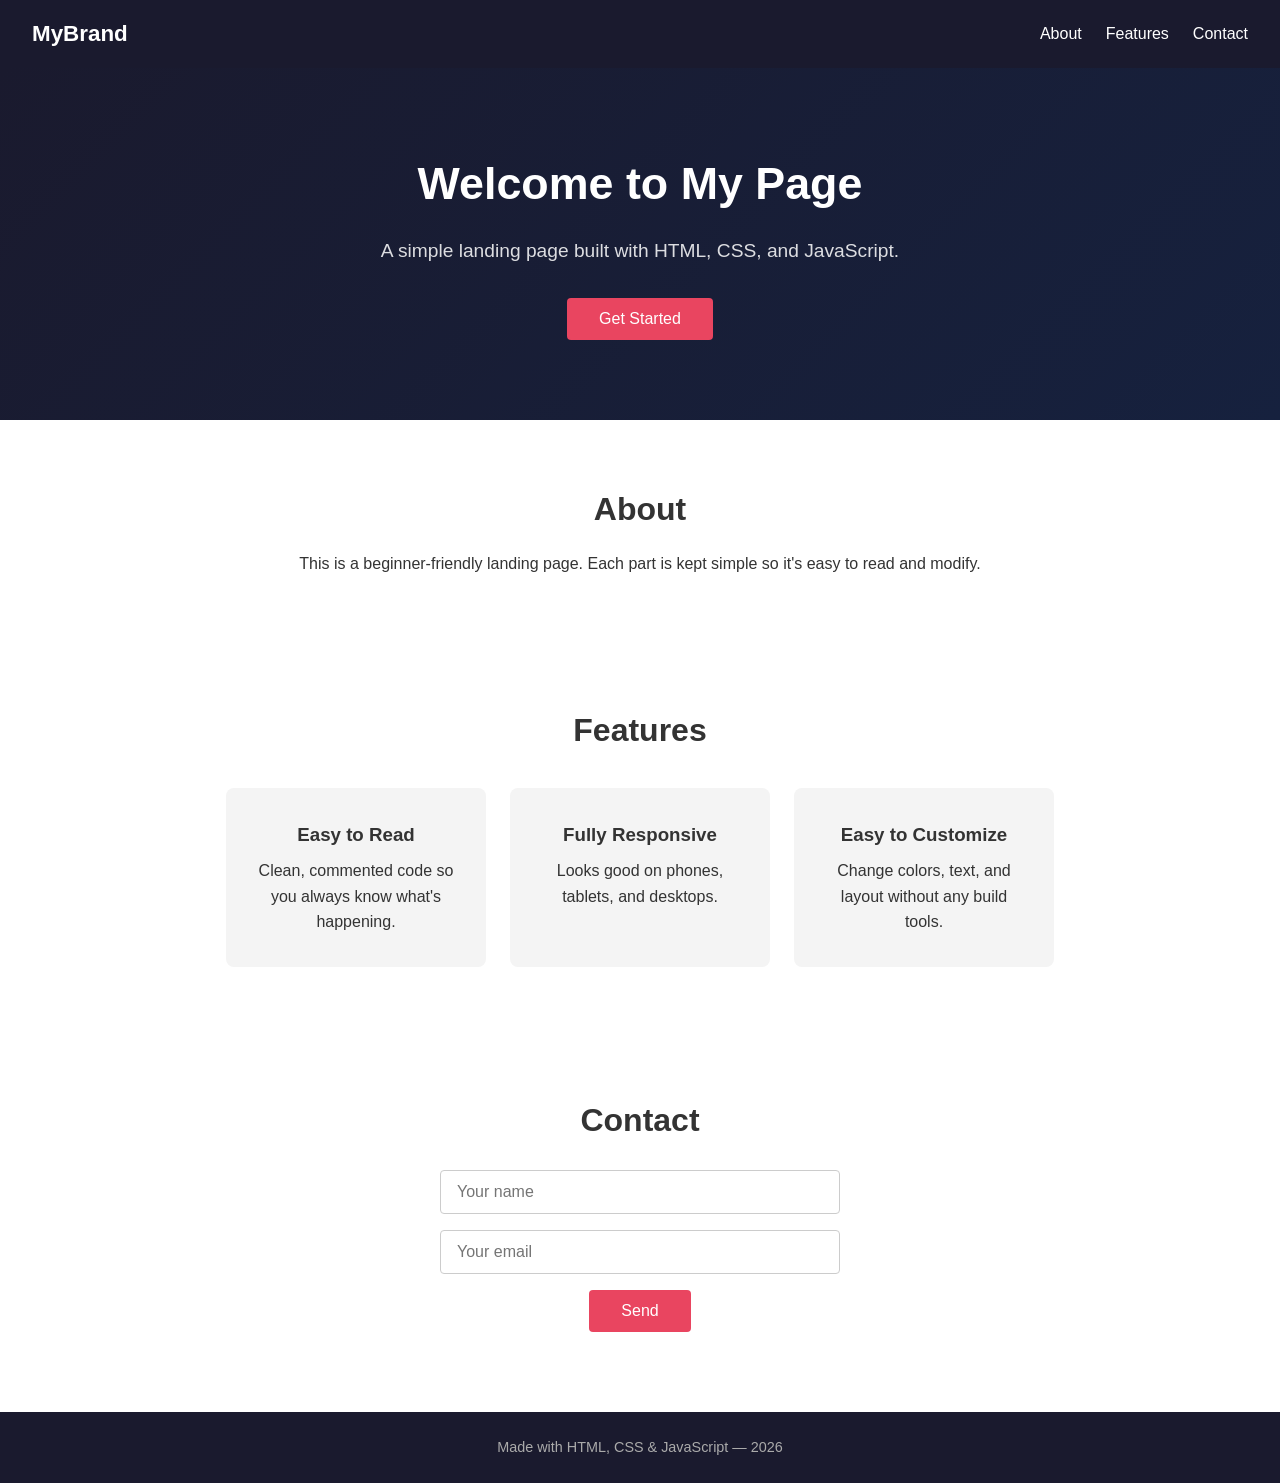
==== index.html @ b5b2999b "add addtional files" ====
<!DOCTYPE html>
<html lang="en">
  <head>
    <meta charset="UTF-8" />
    <meta name="viewport" content="width=device-width, initial-scale=1.0" />
    <title>My Landing Page</title>
    <link rel="stylesheet" href="style.css" />
  </head>
  <body>

    <!-- Navigation bar at the top -->
    <nav>
      <div class="logo">MyBrand</div>
      <ul>
        <li><a href="#about">About</a></li>
        <li><a href="#features">Features</a></li>
        <li><a href="#contact">Contact</a></li>
      </ul>
    </nav>

    <!-- Hero section — the big intro area -->
    <section class="hero">
      <h1>Welcome to My Page</h1>
      <p>A simple landing page built with HTML, CSS, and JavaScript.</p>
      <button id="cta-button">Get Started</button>
    </section>

    <!-- About section -->
    <section id="about" class="section">
      <h2>About</h2>
      <p>
        This is a beginner-friendly landing page. Each part is kept simple so
        it's easy to read and modify.
      </p>
    </section>

    <!-- Features section with three cards -->
    <section id="features" class="section features">
      <h2>Features</h2>
      <div class="cards">
        <div class="card">
          <h3>Easy to Read</h3>
          <p>Clean, commented code so you always know what's happening.</p>
        </div>
        <div class="card">
          <h3>Fully Responsive</h3>
          <p>Looks good on phones, tablets, and desktops.</p>
        </div>
        <div class="card">
          <h3>Easy to Customize</h3>
          <p>Change colors, text, and layout without any build tools.</p>
        </div>
      </div>
    </section>

    <!-- Contact section -->
    <section id="contact" class="section">
      <h2>Contact</h2>
      <form id="contact-form">
        <input type="text" id="name" placeholder="Your name" required />
        <input type="email" id="email" placeholder="Your email" required />
        <button type="submit">Send</button>
      </form>
      <p id="form-message"></p>
    </section>

    <!-- Footer -->
    <footer>
      <p>Made with HTML, CSS &amp; JavaScript &mdash; 2026</p>
    </footer>

    <script src="script.js"></script>
  </body>
</html>
---- style.css ----
/* ── Reset & base ────────────────────────────────────────────── */
* {
  margin: 0;
  padding: 0;
  box-sizing: border-box; /* padding doesn't add to element width */
}

body {
  font-family: Arial, sans-serif;
  color: #333;
  line-height: 1.6;
}

/* ── Navigation ──────────────────────────────────────────────── */
nav {
  display: flex;
  justify-content: space-between; /* logo left, links right */
  align-items: center;
  padding: 1rem 2rem;
  background-color: #1a1a2e;
  color: white;
  position: sticky;   /* stays at top when scrolling */
  top: 0;
}

.logo {
  font-size: 1.4rem;
  font-weight: bold;
}

nav ul {
  list-style: none;   /* remove bullet points */
  display: flex;
  gap: 1.5rem;
}

nav a {
  color: white;
  text-decoration: none;
}

nav a:hover {
  text-decoration: underline;
}

/* ── Hero section ────────────────────────────────────────────── */
.hero {
  text-align: center;
  padding: 5rem 2rem;
  background: linear-gradient(135deg, #1a1a2e, #16213e);
  color: white;
}

.hero h1 {
  font-size: 2.8rem;
  margin-bottom: 1rem;
}

.hero p {
  font-size: 1.2rem;
  margin-bottom: 2rem;
  opacity: 0.85;
}

/* ── Shared button style ─────────────────────────────────────── */
button {
  padding: 0.75rem 2rem;
  font-size: 1rem;
  border: none;
  border-radius: 4px;
  cursor: pointer;
  background-color: #e94560;
  color: white;
  transition: background-color 0.2s; /* smooth color change on hover */
}

button:hover {
  background-color: #c73652;
}

/* ── Generic section ─────────────────────────────────────────── */
.section {
  padding: 4rem 2rem;
  max-width: 900px;
  margin: 0 auto;    /* center horizontally */
  text-align: center;
}

.section h2 {
  font-size: 2rem;
  margin-bottom: 1rem;
}

/* ── Feature cards ───────────────────────────────────────────── */
.cards {
  display: flex;
  gap: 1.5rem;
  flex-wrap: wrap;      /* wrap on smaller screens */
  justify-content: center;
  margin-top: 2rem;
}

.card {
  background: #f4f4f4;
  border-radius: 8px;
  padding: 2rem;
  flex: 1 1 200px;      /* each card is at least 200px wide */
  max-width: 260px;
}

.card h3 {
  margin-bottom: 0.5rem;
}

/* ── Contact form ────────────────────────────────────────────── */
#contact-form {
  display: flex;
  flex-direction: column;
  align-items: center;
  gap: 1rem;
  margin-top: 1.5rem;
}

#contact-form input {
  width: 100%;
  max-width: 400px;
  padding: 0.75rem 1rem;
  font-size: 1rem;
  border: 1px solid #ccc;
  border-radius: 4px;
}

#form-message {
  margin-top: 1rem;
  font-weight: bold;
  color: #1a7a4a;
}

/* ── Footer ──────────────────────────────────────────────────── */
footer {
  text-align: center;
  padding: 1.5rem;
  background-color: #1a1a2e;
  color: #aaa;
  font-size: 0.9rem;
}
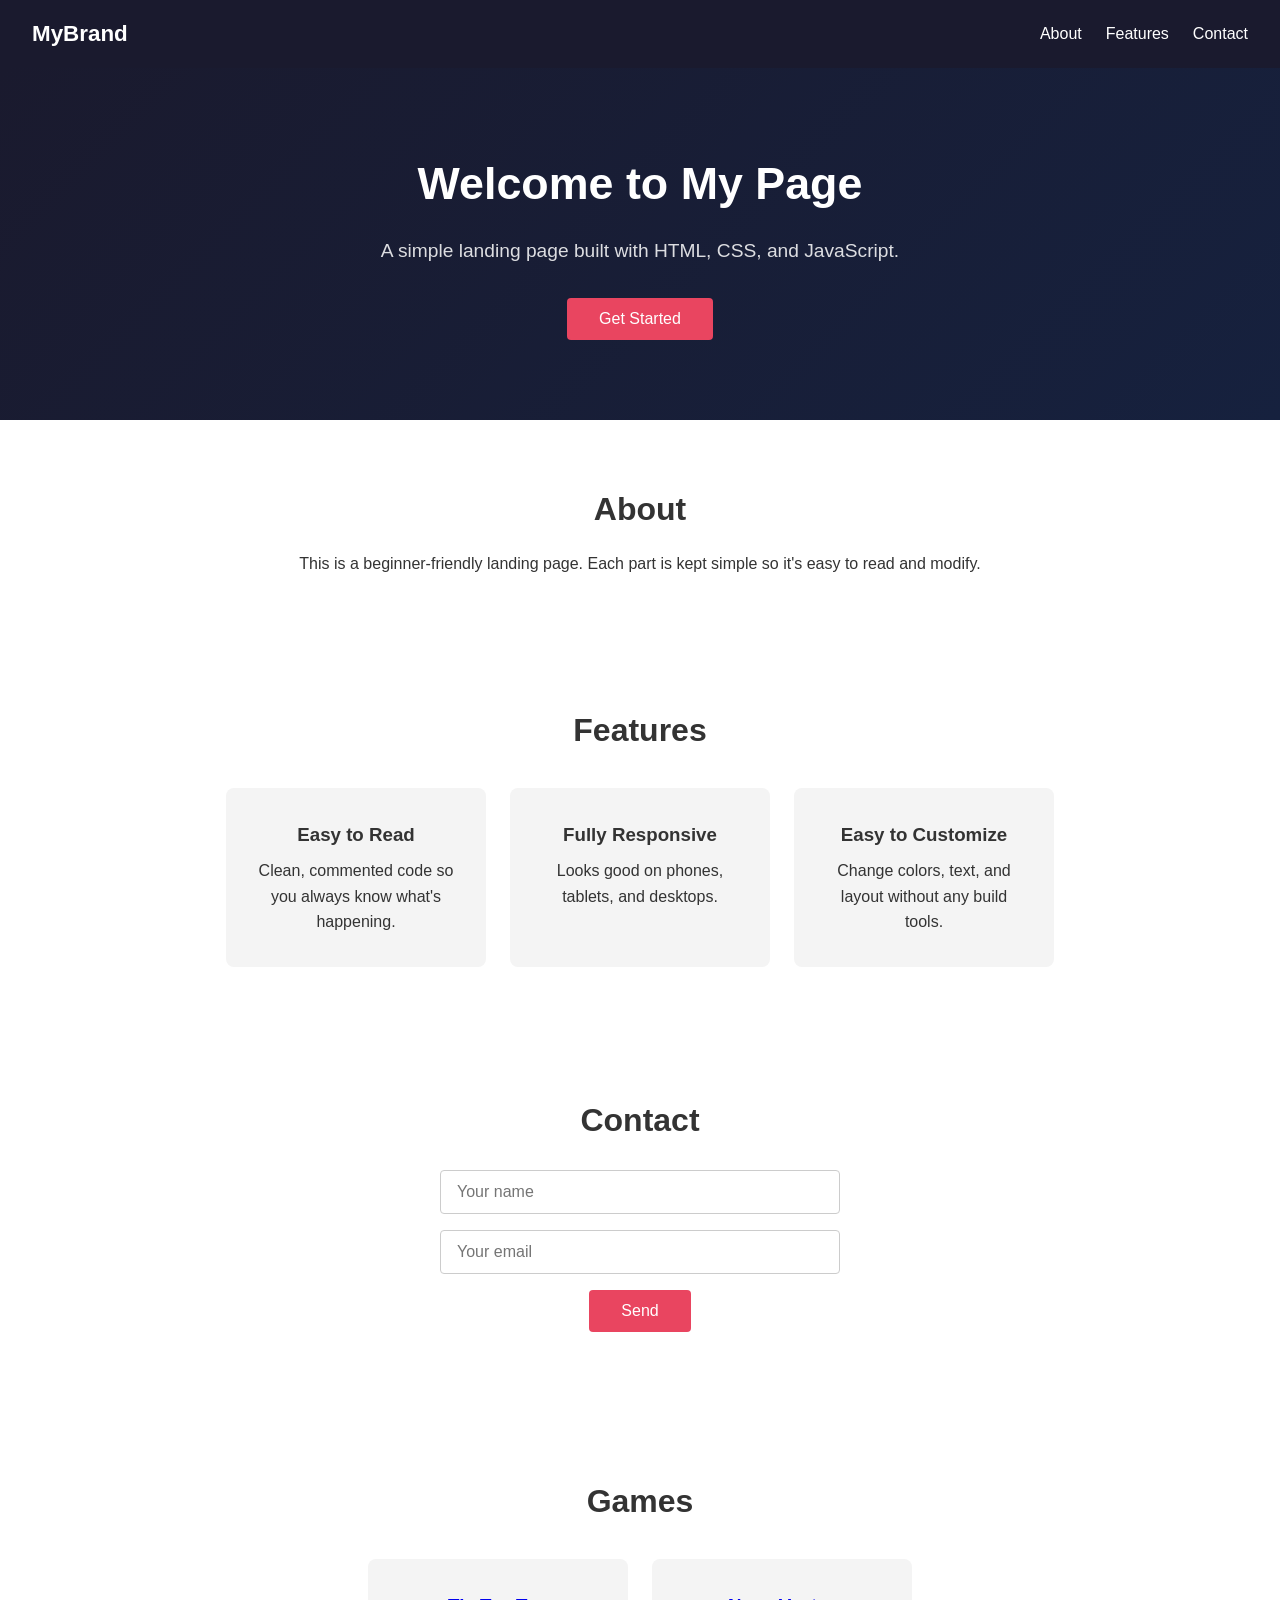
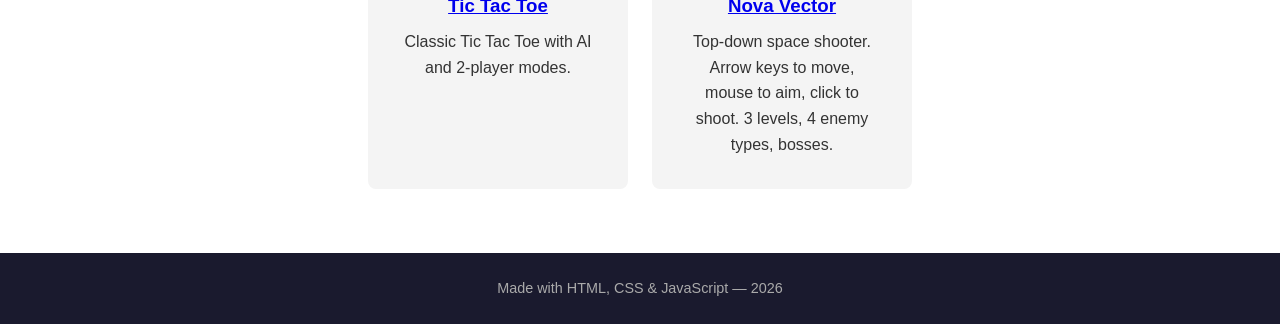
==== commit f2903778: "feat: add nova vector to github pages deployment and landing page Co-Authored-By: Claude Sonnet 4.6 " ====
--- a/index.html
+++ b/index.html
@@ -64,6 +64,21 @@
       <p id="form-message"></p>
     </section>
 
+    <!-- Games section -->
+    <section id="games" class="section features">
+      <h2>Games</h2>
+      <div class="cards">
+        <div class="card">
+          <h3><a href="tic-tac-toe/index.html">Tic Tac Toe</a></h3>
+          <p>Classic Tic Tac Toe with AI and 2-player modes.</p>
+        </div>
+        <div class="card">
+          <h3><a href="./shooter/">Nova Vector</a></h3>
+          <p>Top-down space shooter. Arrow keys to move, mouse to aim, click to shoot. 3 levels, 4 enemy types, bosses.</p>
+        </div>
+      </div>
+    </section>
+
     <!-- Footer -->
     <footer>
       <p>Made with HTML, CSS &amp; JavaScript &mdash; 2026</p>
